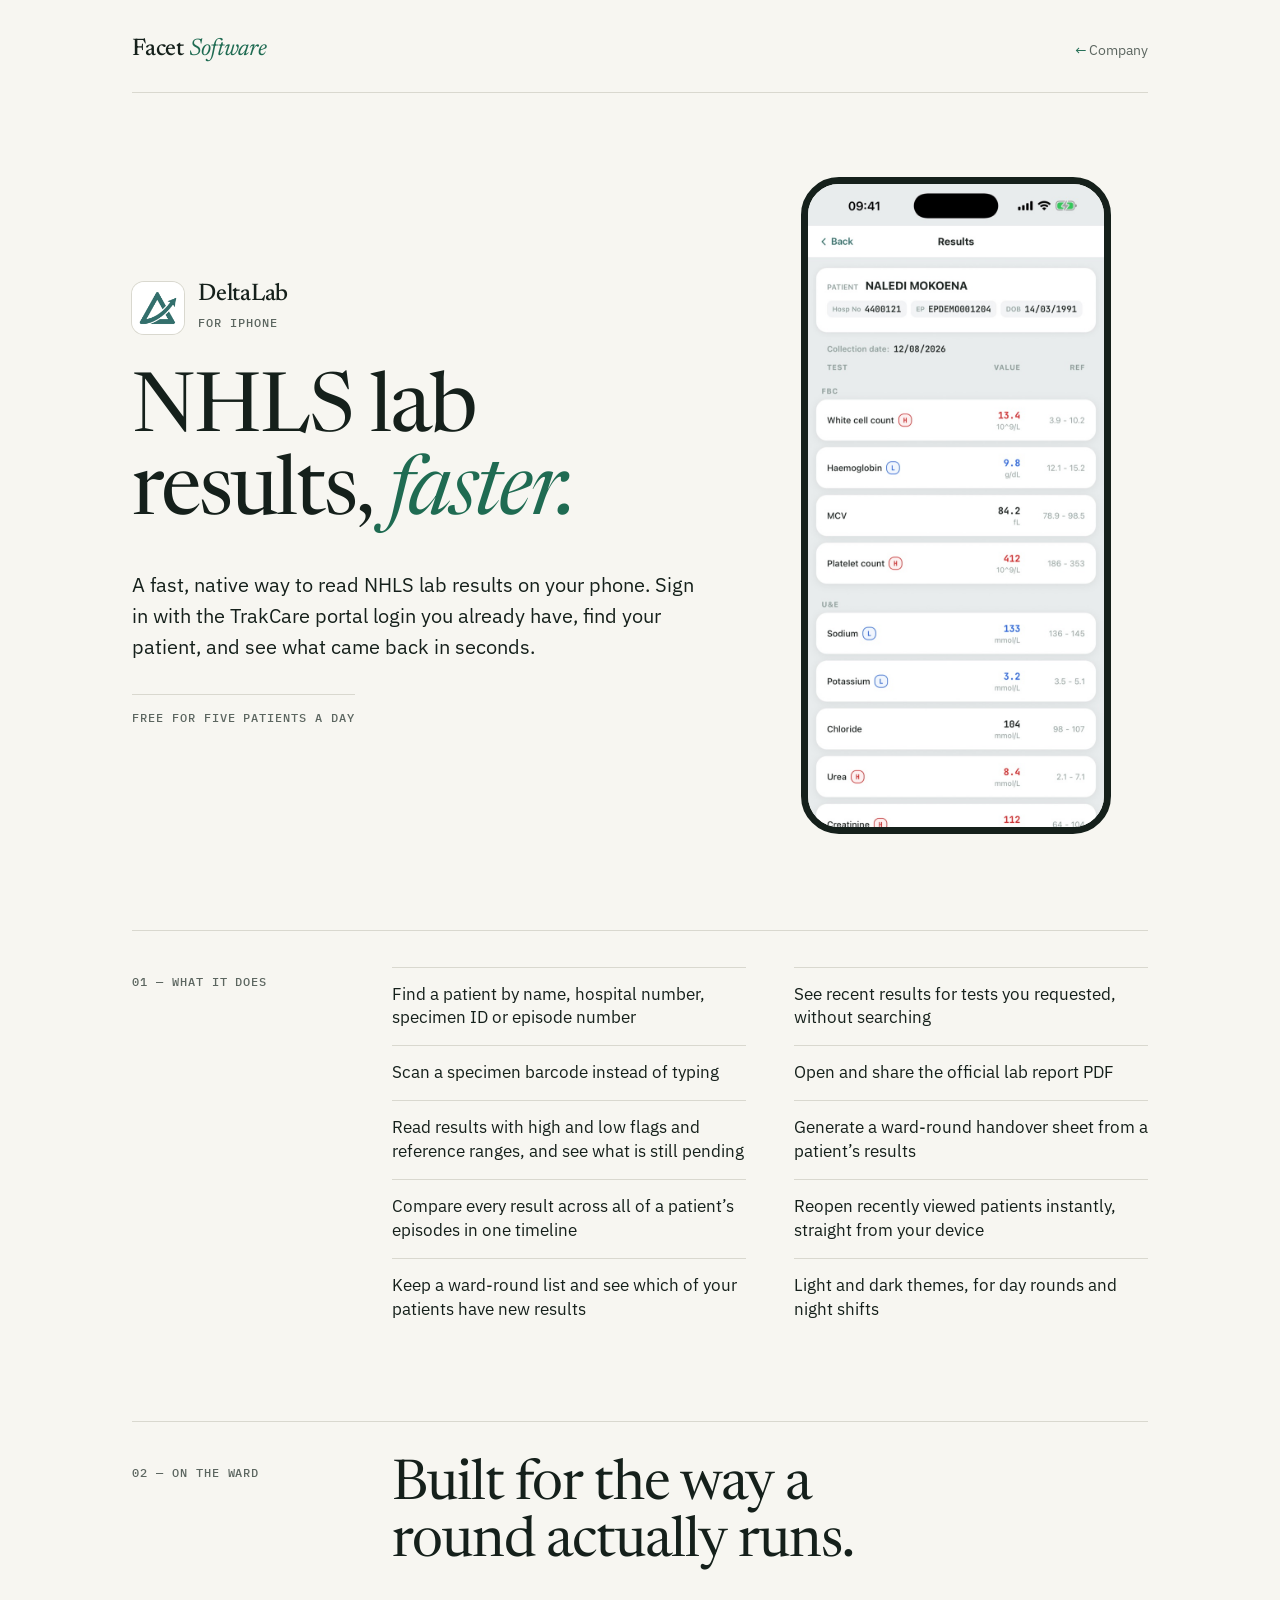
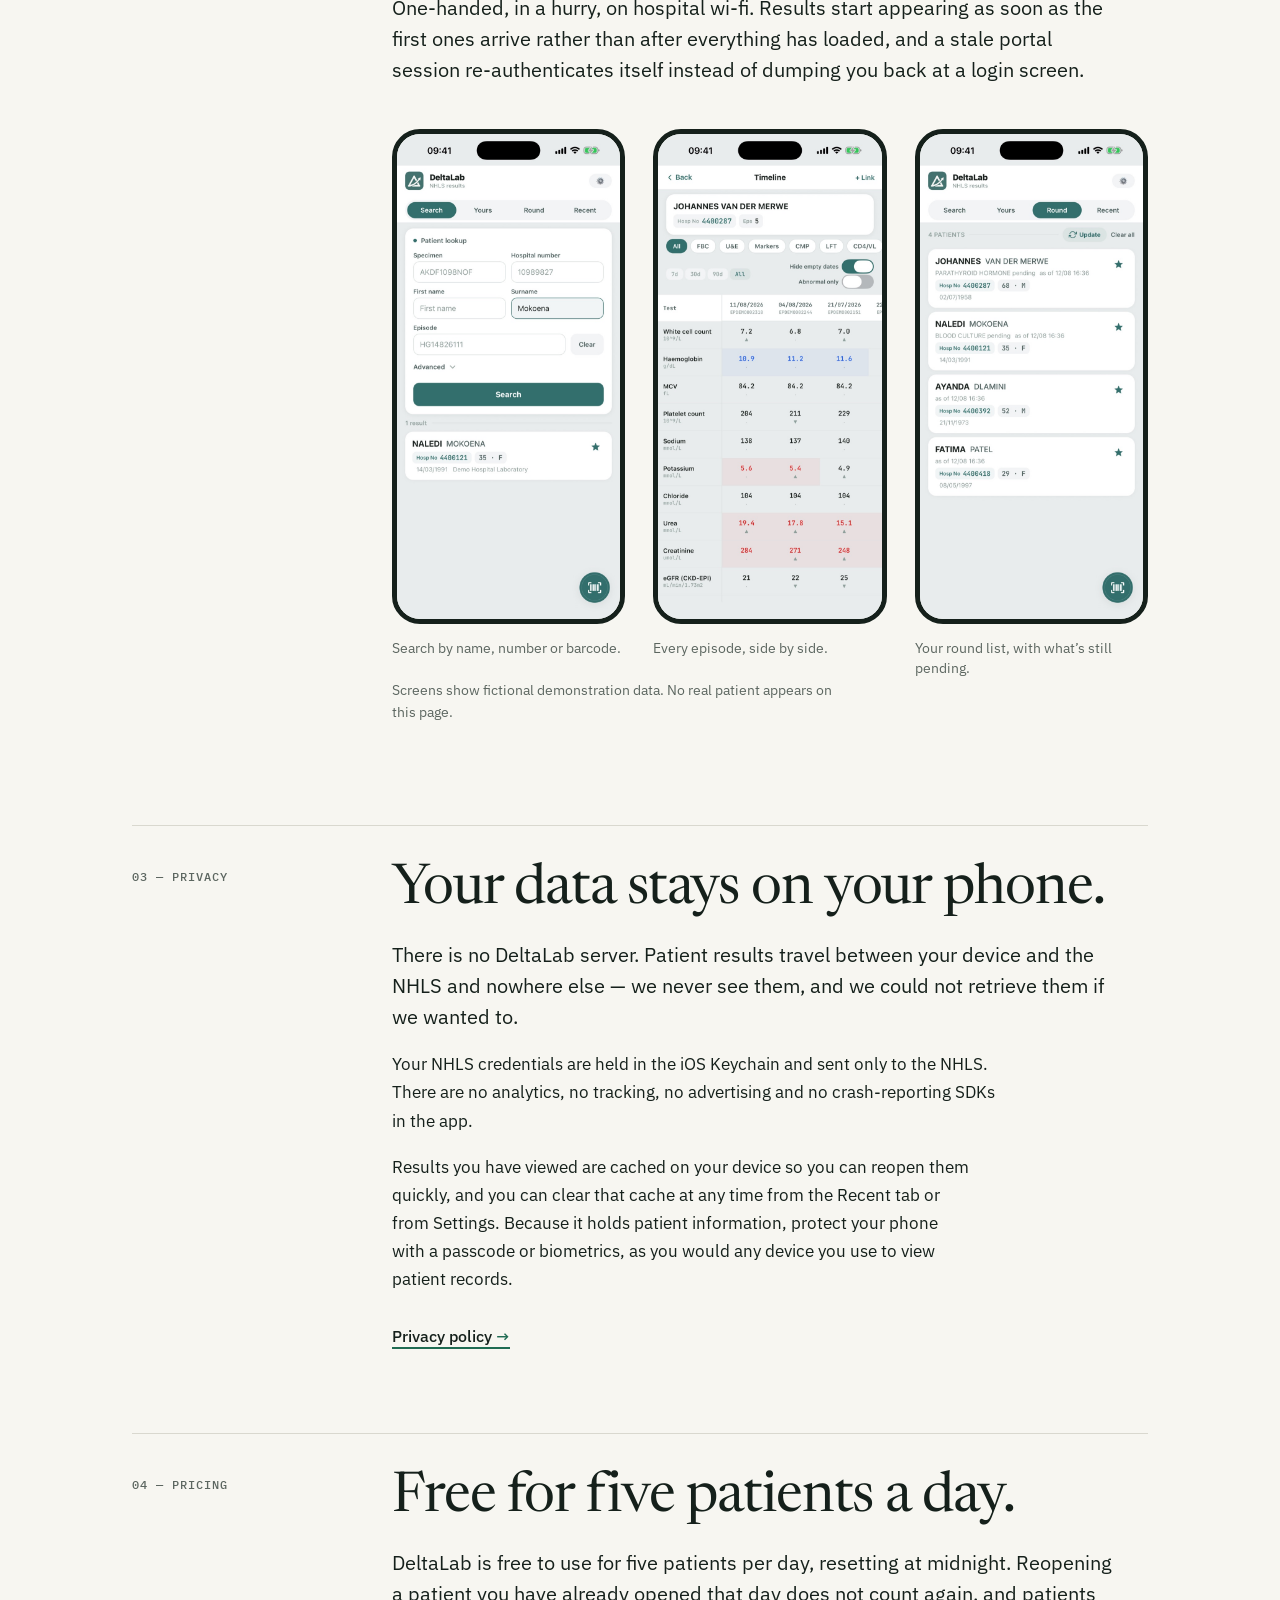
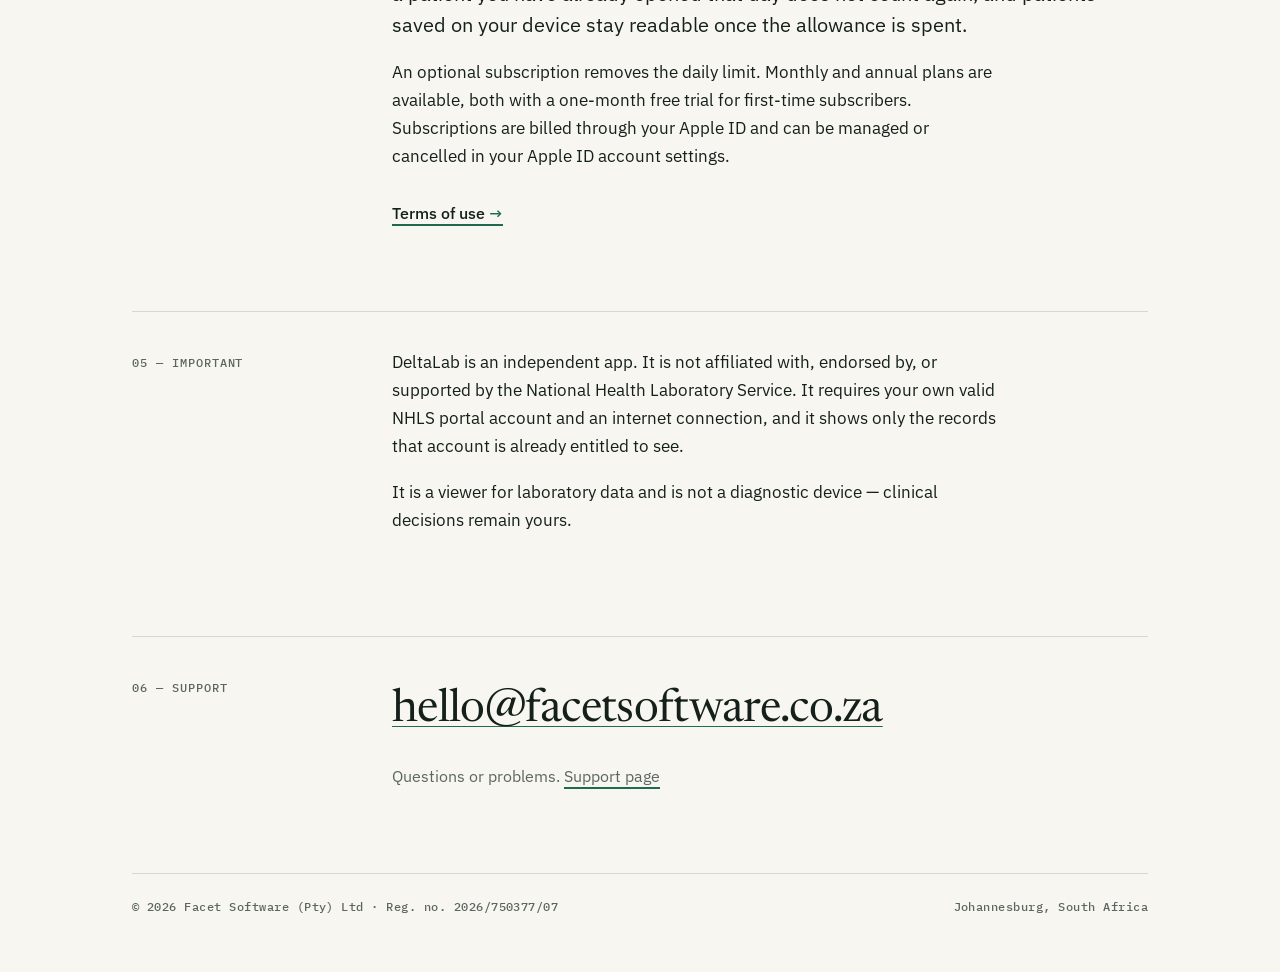
==== deltalab/index.html @ 785b4cd6 "site: editorial redesign, separate DeltaLab product page Company page moves to a serif/hairline edit" ====
<!doctype html>
<html lang="en">
<head>
  <meta charset="utf-8">
  <meta name="viewport" content="width=device-width, initial-scale=1">
  <title>DeltaLab — Facet Software</title>
  <meta name="description" content="DeltaLab is a fast, native way for clinicians to read NHLS lab results on iPhone, using the portal login they already have. Made by Facet Software.">
  <link rel="canonical" href="https://facetsoftware.co.za/deltalab/">
  <meta property="og:title" content="DeltaLab — NHLS lab results, faster">
  <meta property="og:description" content="Search, open and compare NHLS lab results in seconds, on your phone, using your own portal login.">
  <meta property="og:url" content="https://facetsoftware.co.za/deltalab/">
  <meta property="og:type" content="website">
  <meta name="theme-color" content="#F7F6F1" media="(prefers-color-scheme: light)">
  <meta name="theme-color" content="#101512" media="(prefers-color-scheme: dark)">
  <link rel="icon" href="data:image/svg+xml,%3Csvg xmlns='http://www.w3.org/2000/svg' viewBox='0 0 32 32'%3E%3Crect width='32' height='32' rx='7' fill='%231F6B52'/%3E%3Ctext x='16' y='24' text-anchor='middle' font-family='Georgia,serif' font-style='italic' font-size='24' fill='%23F7F6F1'%3Ef%3C/text%3E%3C/svg%3E">
  <link rel="preconnect" href="https://fonts.googleapis.com">
  <link rel="preconnect" href="https://fonts.gstatic.com" crossorigin>
  <link href="https://fonts.googleapis.com/css2?family=Newsreader:ital,opsz,wght@0,6..72,300..600;1,6..72,300..600&family=IBM+Plex+Sans:wght@400;500;600&family=IBM+Plex+Mono:wght@400;500&display=swap" rel="stylesheet">
  <link rel="stylesheet" href="/site.css">
</head>
<body>
  <div class="page">
    <header>
      <a class="wordmark" href="/">Facet <i>Software</i></a>
      <nav class="keep" aria-label="Site">
        <a class="back" href="/">Company</a>
      </nav>
    </header>

    <main>
      <div class="product-hero">
        <div>
          <div class="appline">
            <img src="/img/deltalab-icon.png" width="52" height="52" alt="">
            <div><strong>DeltaLab</strong><span class="mono">For iPhone</span></div>
          </div>
          <h1>NHLS lab results, <em>faster.</em></h1>
          <p class="lede">A fast, native way to read NHLS lab results on your phone. Sign in with the TrakCare portal login you already have, find your patient, and see what came back in seconds.</p>
          <span class="mono status">Free for five patients a day</span>
        </div>
        <figure class="device">
          <img src="/img/deltalab-results.jpg" width="720" height="1564" alt="DeltaLab results screen: a full blood count and U&amp;E with high and low values flagged in red and blue beside their reference ranges.">
        </figure>
      </div>

      <section class="row" aria-labelledby="does-h">
        <div class="mono" id="does-h">01 — What it does</div>
        <div>
          <ul class="features">
            <li>Find a patient by name, hospital number, specimen ID or episode number</li>
            <li>Scan a specimen barcode instead of typing</li>
            <li>Read results with high and low flags and reference ranges, and see what is still pending</li>
            <li>Compare every result across all of a patient’s episodes in one timeline</li>
            <li>Keep a ward-round list and see which of your patients have new results</li>
            <li>See recent results for tests you requested, without searching</li>
            <li>Open and share the official lab report PDF</li>
            <li>Generate a ward-round handover sheet from a patient’s results</li>
            <li>Reopen recently viewed patients instantly, straight from your device</li>
            <li>Light and dark themes, for day rounds and night shifts</li>
          </ul>
        </div>
      </section>

      <section class="row" aria-labelledby="ward-h">
        <div class="mono">02 — On the ward</div>
        <div class="prose">
          <h2 id="ward-h">Built for the way a round actually runs.</h2>
          <p class="big">One-handed, in a hurry, on hospital wi-fi. Results start appearing as soon as the first ones arrive rather than after everything has loaded, and a stale portal session re-authenticates itself instead of dumping you back at a login screen.</p>
          <div class="shots">
            <figure class="device">
              <img src="/img/deltalab-search.jpg" width="720" height="1564" loading="lazy" alt="DeltaLab search screen with fields for specimen, hospital number, name and episode, and one matching patient.">
              <figcaption>Search by name, number or barcode.</figcaption>
            </figure>
            <figure class="device">
              <img src="/img/deltalab-timeline.jpg" width="720" height="1564" loading="lazy" alt="DeltaLab timeline: a table of tests against collection dates, with abnormal values highlighted across episodes.">
              <figcaption>Every episode, side by side.</figcaption>
            </figure>
            <figure class="device">
              <img src="/img/deltalab-round.jpg" width="720" height="1564" loading="lazy" alt="DeltaLab round list: four patients, two showing tests still pending.">
              <figcaption>Your round list, with what’s still pending.</figcaption>
            </figure>
          </div>
          <p class="fine">Screens show fictional demonstration data. No real patient appears on this page.</p>
        </div>
      </section>

      <section class="row" aria-labelledby="privacy-h">
        <div class="mono">03 — Privacy</div>
        <div class="prose">
          <h2 id="privacy-h">Your data stays on your phone.</h2>
          <p class="big">There is no DeltaLab server. Patient results travel between your device and the NHLS and nowhere else — we never see them, and we could not retrieve them if we wanted to.</p>
          <p>Your NHLS credentials are held in the iOS Keychain and sent only to the NHLS. There are no analytics, no tracking, no advertising and no crash-reporting SDKs in the app.</p>
          <p>Results you have viewed are cached on your device so you can reopen them quickly, and you can clear that cache at any time from the Recent tab or from Settings. Because it holds patient information, protect your phone with a passcode or biometrics, as you would any device you use to view patient records.</p>
          <div class="textlinks">
            <a class="arrow" href="https://joshcullinan.github.io/deltalabs-privacy/">Privacy policy</a>
          </div>
        </div>
      </section>

      <section class="row" aria-labelledby="price-h">
        <div class="mono">04 — Pricing</div>
        <div class="prose">
          <h2 id="price-h">Free for five patients a day.</h2>
          <p class="big">DeltaLab is free to use for five patients per day, resetting at midnight. Reopening a patient you have already opened that day does not count again, and patients saved on your device stay readable once the allowance is spent.</p>
          <p>An optional subscription removes the daily limit. Monthly and annual plans are available, both with a one-month free trial for first-time subscribers. Subscriptions are billed through your Apple ID and can be managed or cancelled in your Apple ID account settings.</p>
          <div class="textlinks">
            <a class="arrow" href="https://www.apple.com/legal/internet-services/itunes/dev/stdeula/">Terms of use</a>
          </div>
        </div>
      </section>

      <section class="row" aria-labelledby="important-h">
        <div class="mono" id="important-h">05 — Important</div>
        <div class="prose">
          <p>DeltaLab is an independent app. It is not affiliated with, endorsed by, or supported by the National Health Laboratory Service. It requires your own valid NHLS portal account and an internet connection, and it shows only the records that account is already entitled to see.</p>
          <p>It is a viewer for laboratory data and is not a diagnostic device — clinical decisions remain yours.</p>
        </div>
      </section>

      <section class="row contact" aria-labelledby="support-h">
        <div class="mono" id="support-h">06 — Support</div>
        <div>
          <a class="email" href="mailto:hello@facetsoftware.co.za">hello@facetsoftware.co.za</a>
          <p>Questions or problems. <a href="https://joshcullinan.github.io/deltalabs-privacy/support/">Support page</a></p>
        </div>
      </section>
    </main>

    <footer>
      <span class="mono">© 2026 Facet Software (Pty) Ltd · Reg. no. 2026/750377/07</span>
      <span class="mono">Johannesburg, South Africa</span>
    </footer>
  </div>
</body>
</html>
---- site.css ----
/* Facet Software — shared stylesheet for the company page and product pages. */

:root {
  --paper: #F7F6F1;
  --ink: #15201B;
  --muted: #5C6660;
  --rule: #D9D8CF;
  --accent: #1F6B52;
  --serif: "Newsreader", Georgia, "Times New Roman", serif;
  --sans: "IBM Plex Sans", -apple-system, BlinkMacSystemFont, "Segoe UI", sans-serif;
  --mono: "IBM Plex Mono", ui-monospace, SFMono-Regular, Menlo, monospace;
}
@media (prefers-color-scheme: dark) {
  :root {
    --paper: #101512;
    --ink: #ECEAE2;
    --muted: #9BA39D;
    --rule: #2A322D;
    --accent: #7FD1B0;
  }
}

* { box-sizing: border-box; }
html { -webkit-text-size-adjust: 100%; scroll-behavior: smooth; }
@media (prefers-reduced-motion: reduce) { html { scroll-behavior: auto; } }
body {
  margin: 0;
  background: var(--paper);
  color: var(--ink);
  font: 17px/1.65 var(--sans);
  -webkit-font-smoothing: antialiased;
}
.page { max-width: 1080px; margin: 0 auto; padding: 0 32px; }
.mono { font: 500 12px/1.5 var(--mono); letter-spacing: .08em; text-transform: uppercase; color: var(--muted); }
a { color: inherit; text-decoration-color: var(--accent); text-decoration-thickness: 1.5px; text-underline-offset: 5px; }
a:hover { color: var(--accent); }
a:focus-visible { outline: 2px solid var(--accent); outline-offset: 4px; }
.arrow::after { content: " →"; color: var(--accent); }
.back::before { content: "← "; color: var(--accent); }

/* Header */
header { display: flex; justify-content: space-between; align-items: baseline; padding: 30px 0 22px; border-bottom: 1px solid var(--rule); }
.wordmark { font-family: var(--serif); font-size: 24px; font-weight: 500; letter-spacing: -.01em; text-decoration: none; }
.wordmark:hover { color: inherit; }
.wordmark i { color: var(--accent); font-weight: 400; }
nav { display: flex; gap: 28px; font-size: 14px; }
nav a { text-decoration: none; color: var(--muted); }

/* Hero */
.hero { padding: 132px 0 104px; }
h1 {
  margin: 0;
  font-family: var(--serif);
  font-weight: 400;
  font-size: clamp(44px, 7.4vw, 94px);
  line-height: 1.01;
  letter-spacing: -.025em;
  max-width: 11.5em;
  text-wrap: balance;
}
h1 em { font-style: italic; color: var(--accent); }
.hero-foot { display: grid; grid-template-columns: 220px 1fr; gap: 40px; margin-top: 64px; align-items: start; }
.lede { margin: 0; font-size: 20px; line-height: 1.55; max-width: 34em; text-wrap: pretty; }

/* Label | content rows */
.row { display: grid; grid-template-columns: 220px 1fr; gap: 40px; border-top: 1px solid var(--rule); padding: 36px 0 84px; }
.row > .mono { padding-top: 6px; }
h2 { margin: 0 0 20px; font-family: var(--serif); font-weight: 400; font-size: clamp(36px, 4.6vw, 56px); line-height: 1.02; letter-spacing: -.02em; text-wrap: balance; }
h2 sup { font: 500 11px/1 var(--mono); letter-spacing: .08em; text-transform: uppercase; color: var(--accent); vertical-align: top; margin-left: 10px; position: relative; top: 10px; }
.prose p { margin: 0 0 18px; max-width: 36em; text-wrap: pretty; }
.prose p.big { font-size: 20px; line-height: 1.55; }
.prose p.small { font-size: 15px; color: var(--muted); }
.textlinks { display: flex; flex-wrap: wrap; gap: 12px 32px; margin-top: 30px; font-weight: 500; font-size: 16px; }

/* Numbered principles */
ol.principles { list-style: none; margin: 0; padding: 0; }
ol.principles li { display: grid; grid-template-columns: 56px minmax(0, 1fr) minmax(0, 1.15fr); gap: 24px; padding: 26px 0; border-top: 1px solid var(--rule); align-items: baseline; }
ol.principles li:first-child { border-top: 0; padding-top: 0; }
ol.principles .n { font-family: var(--serif); font-style: italic; font-size: 26px; color: var(--accent); }
ol.principles strong { font-family: var(--serif); font-weight: 400; font-size: 27px; line-height: 1.15; letter-spacing: -.01em; }
ol.principles .d { color: var(--muted); font-size: 16px; }

/* Company particulars */
dl.facts { margin: 0; max-width: 640px; }
dl.facts div { display: grid; grid-template-columns: 200px 1fr; gap: 24px; padding: 14px 0; border-top: 1px solid var(--rule); }
dl.facts div:first-child { border-top: 0; padding-top: 4px; }
dl.facts dt { color: var(--muted); font-size: 15px; }
dl.facts dd { margin: 0; }
dl.facts dd.num { font-family: var(--mono); font-size: 15.5px; }

.email { font-family: var(--serif); font-size: clamp(28px, 4.2vw, 46px); letter-spacing: -.015em; text-decoration-thickness: 1px; overflow-wrap: anywhere; }
.contact p { margin: 14px 0 0; color: var(--muted); font-size: 16px; }

footer { border-top: 1px solid var(--rule); padding: 24px 0 56px; display: flex; justify-content: space-between; gap: 12px 24px; flex-wrap: wrap; }
footer .mono { letter-spacing: .04em; text-transform: none; }

/* ── Product page ─────────────────────────────────────────── */
.product-hero { display: grid; grid-template-columns: minmax(0, 1.2fr) minmax(0, .8fr); gap: 56px; align-items: center; padding: 84px 0 96px; }
.product-hero h1 { font-size: clamp(44px, 6.4vw, 84px); }
.appline { display: flex; align-items: center; gap: 14px; margin-bottom: 36px; }
.appline img { width: 52px; height: 52px; border-radius: 12px; display: block; box-shadow: 0 0 0 1px var(--rule); }
.appline strong { display: block; font-family: var(--serif); font-weight: 500; font-size: 24px; line-height: 1.1; letter-spacing: -.01em; }
.product-hero .lede { margin-top: 32px; }
.status { display: inline-block; margin-top: 32px; padding-top: 14px; border-top: 1px solid var(--rule); }

.device { margin: 0; justify-self: center; width: min(100%, 310px); }
.device img { display: block; width: 100%; height: auto; border-radius: 38px; border: 7px solid var(--ink); background: #E8EBEA; }
@media (prefers-color-scheme: dark) { .device img { border-color: #2F3934; } }
.shots { display: grid; grid-template-columns: repeat(3, minmax(0, 1fr)); gap: 28px; margin-top: 44px; max-width: 760px; }
.shots .device { width: 100%; }
.shots .device img { border-radius: 28px; border-width: 5px; }
figcaption { margin-top: 14px; font-size: 14px; line-height: 1.45; color: var(--muted); }
.fine { margin: 22px 0 0; font-size: 13.5px; color: var(--muted); }

ul.features { list-style: none; margin: 0; padding: 0; columns: 2; column-gap: 48px; }
ul.features li { break-inside: avoid; padding: 15px 0; border-top: 1px solid var(--rule); font-size: 16.5px; line-height: 1.45; }

@media (max-width: 760px) {
  .page { padding: 0 20px; }
  nav { display: none; }
  nav.keep { display: flex; }
  .hero { padding: 72px 0 64px; }
  .hero-foot, .row { grid-template-columns: 1fr; gap: 16px; }
  .hero-foot { margin-top: 40px; }
  .row { padding: 28px 0 56px; }
  ol.principles li { grid-template-columns: 36px 1fr; }
  ol.principles .d { grid-column: 2; }
  dl.facts div { grid-template-columns: 1fr; gap: 2px; }
  .product-hero { grid-template-columns: 1fr; gap: 48px; padding: 56px 0 64px; }
  .device { width: min(78%, 300px); }
  .shots { grid-template-columns: repeat(3, 72%); overflow-x: auto; gap: 16px; margin-right: -20px; padding-right: 20px; scroll-snap-type: x mandatory; }
  .shots .device { scroll-snap-align: start; }
  ul.features { columns: 1; }
}
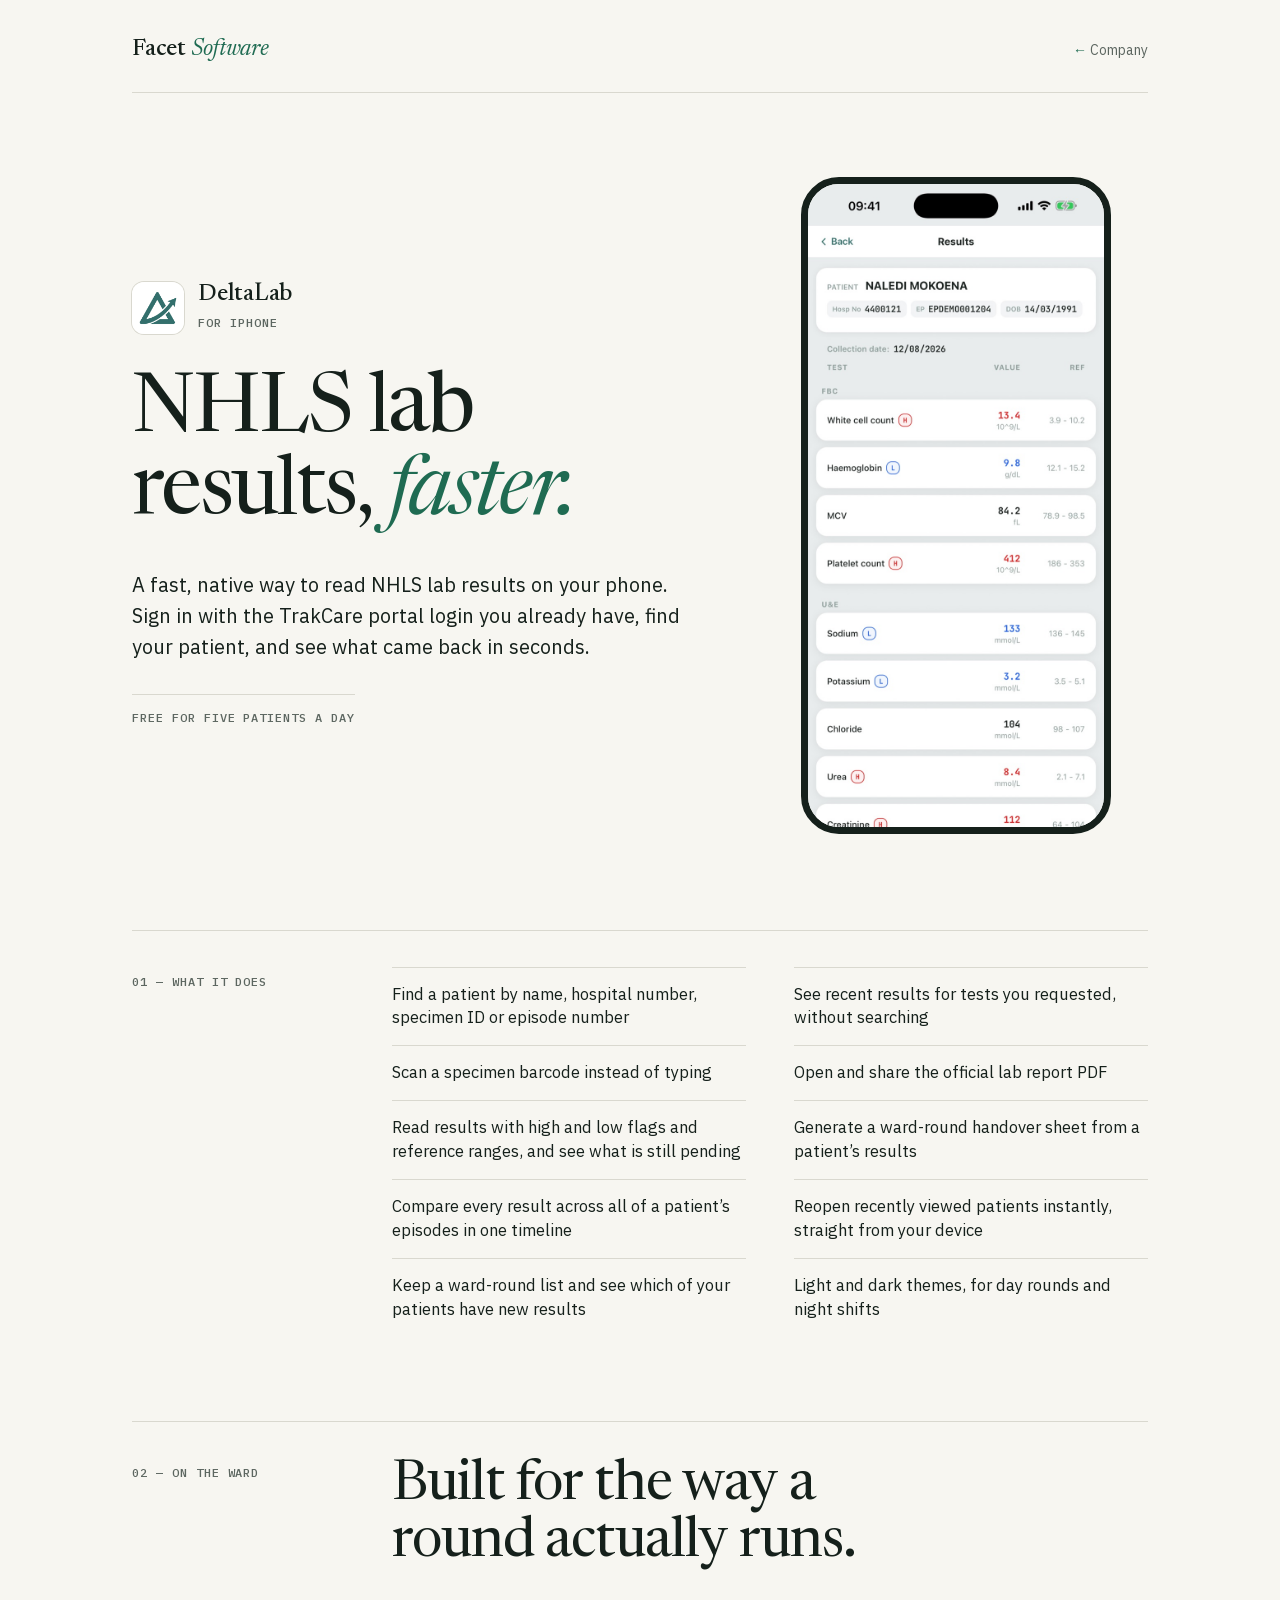
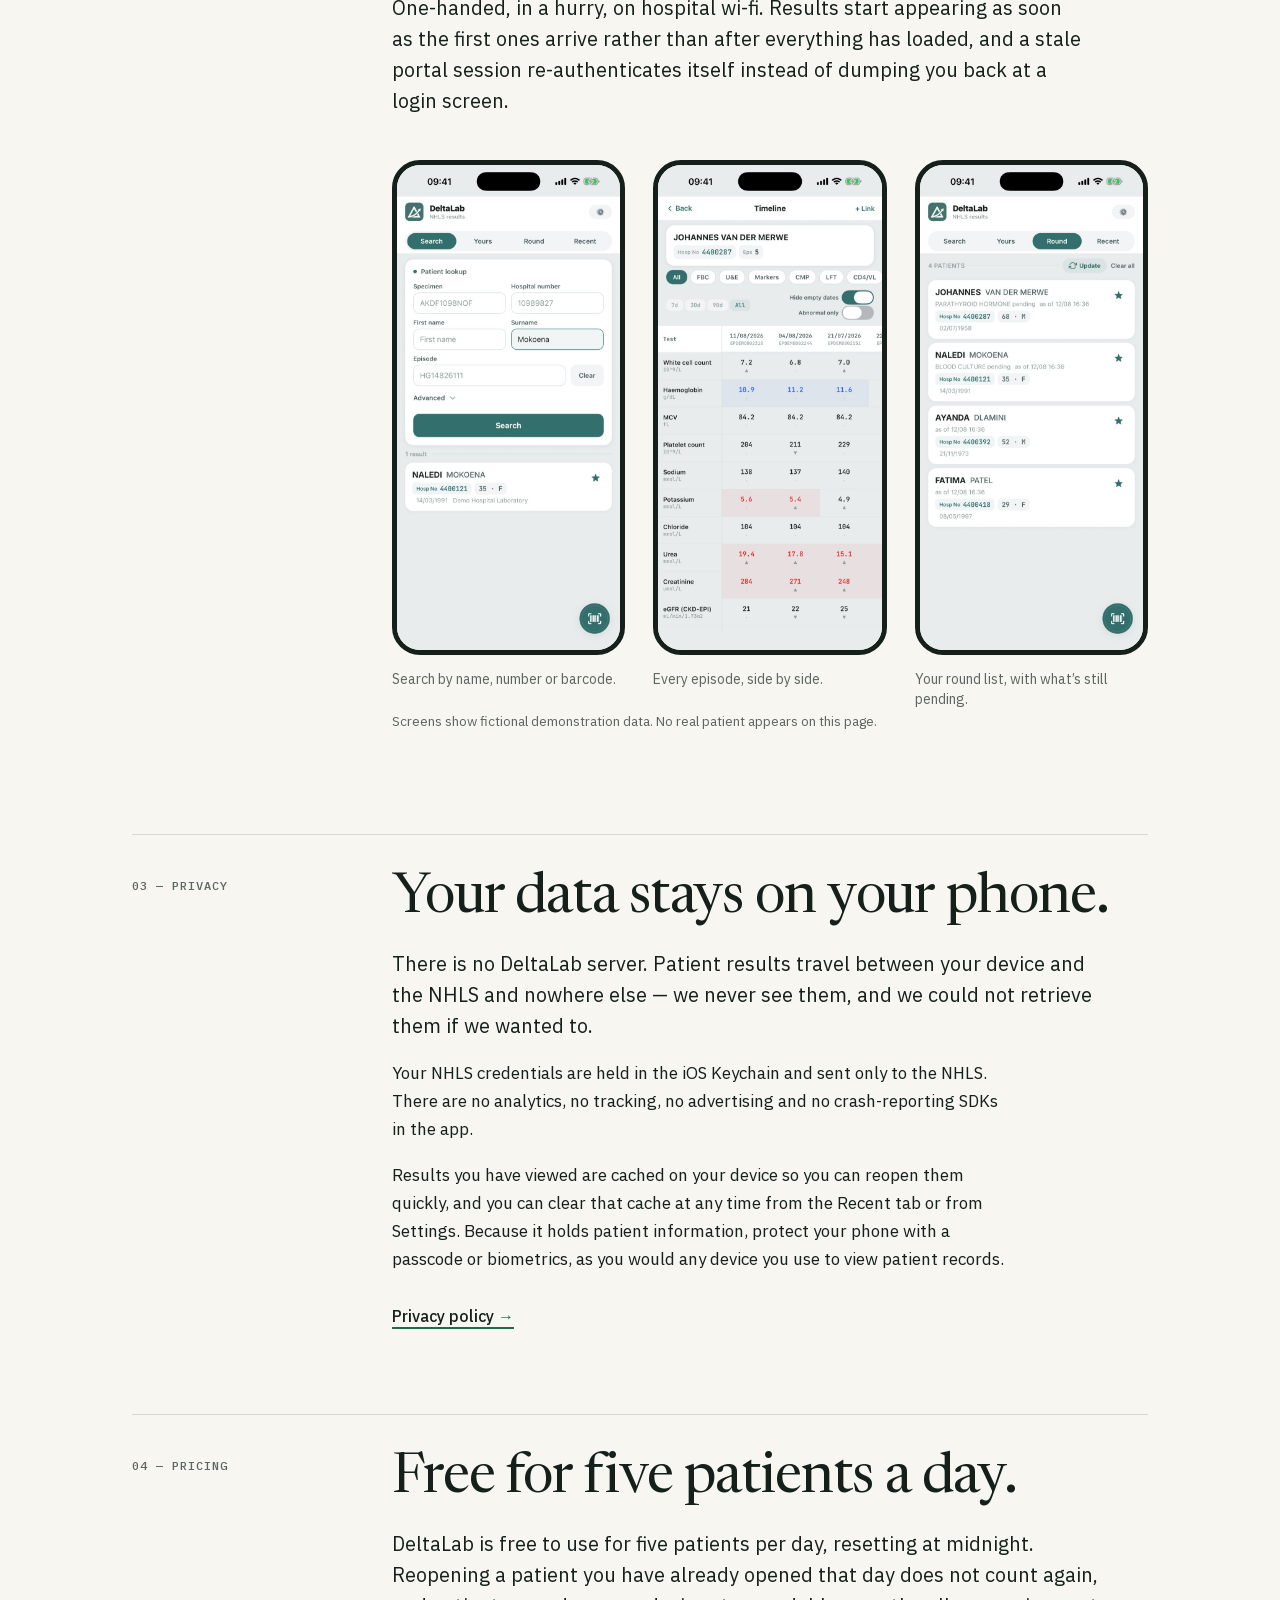
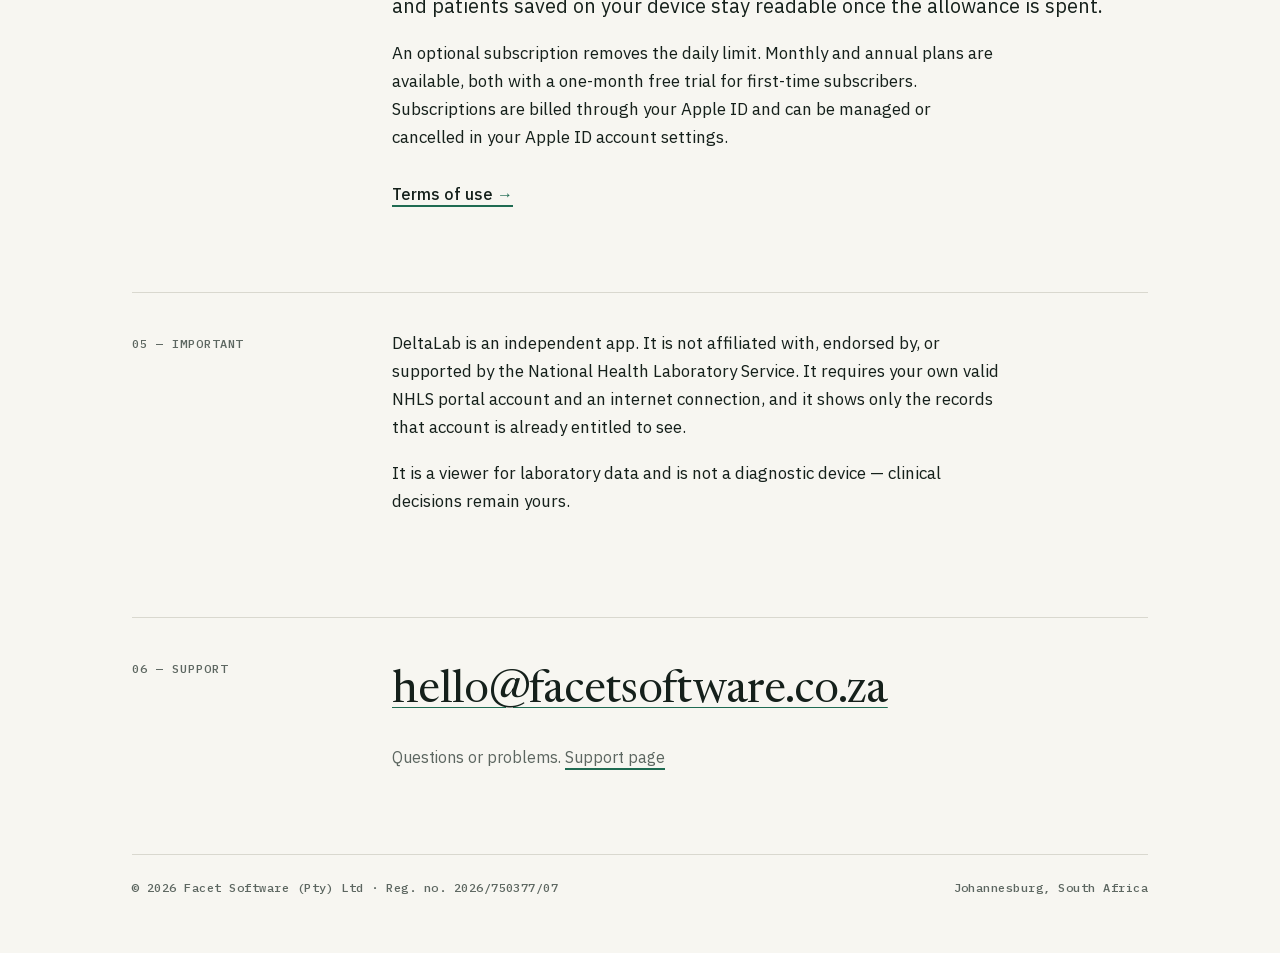
==== commit 4db5061a: "site: self-host fonts; move DeltaLab privacy and support pages here Fonts (Newsreader, IBM Plex Sans" ====
--- a/deltalab/index.html
+++ b/deltalab/index.html
@@ -13,9 +13,8 @@
   <meta name="theme-color" content="#F7F6F1" media="(prefers-color-scheme: light)">
   <meta name="theme-color" content="#101512" media="(prefers-color-scheme: dark)">
   <link rel="icon" href="data:image/svg+xml,%3Csvg xmlns='http://www.w3.org/2000/svg' viewBox='0 0 32 32'%3E%3Crect width='32' height='32' rx='7' fill='%231F6B52'/%3E%3Ctext x='16' y='24' text-anchor='middle' font-family='Georgia,serif' font-style='italic' font-size='24' fill='%23F7F6F1'%3Ef%3C/text%3E%3C/svg%3E">
-  <link rel="preconnect" href="https://fonts.googleapis.com">
-  <link rel="preconnect" href="https://fonts.gstatic.com" crossorigin>
-  <link href="https://fonts.googleapis.com/css2?family=Newsreader:ital,opsz,wght@0,6..72,300..600;1,6..72,300..600&family=IBM+Plex+Sans:wght@400;500;600&family=IBM+Plex+Mono:wght@400;500&display=swap" rel="stylesheet">
+  <link rel="preload" href="/fonts/newsreader-roman-var.woff2" as="font" type="font/woff2" crossorigin>
+  <link rel="preload" href="/fonts/plex-sans-var.woff2" as="font" type="font/woff2" crossorigin>
   <link rel="stylesheet" href="/site.css">
 </head>
 <body>
@@ -92,7 +91,7 @@
           <p>Your NHLS credentials are held in the iOS Keychain and sent only to the NHLS. There are no analytics, no tracking, no advertising and no crash-reporting SDKs in the app.</p>
           <p>Results you have viewed are cached on your device so you can reopen them quickly, and you can clear that cache at any time from the Recent tab or from Settings. Because it holds patient information, protect your phone with a passcode or biometrics, as you would any device you use to view patient records.</p>
           <div class="textlinks">
-            <a class="arrow" href="https://joshcullinan.github.io/deltalabs-privacy/">Privacy policy</a>
+            <a class="arrow" href="/deltalab/privacy/">Privacy policy</a>
           </div>
         </div>
       </section>
@@ -121,7 +120,7 @@
         <div class="mono" id="support-h">06 — Support</div>
         <div>
           <a class="email" href="mailto:hello@facetsoftware.co.za">hello@facetsoftware.co.za</a>
-          <p>Questions or problems. <a href="https://joshcullinan.github.io/deltalabs-privacy/support/">Support page</a></p>
+          <p>Questions or problems. <a href="/deltalab/support/">Support page</a></p>
         </div>
       </section>
     </main>
--- a/site.css
+++ b/site.css
@@ -1,4 +1,11 @@
 /* Facet Software — shared stylesheet for the company page and product pages. */
+
+/* Self-hosted (latin subset, SIL OFL 1.1 — licences in /fonts/). No third-party requests. */
+@font-face { font-family: "Newsreader"; font-style: normal; font-weight: 300 600; font-display: swap; src: url(/fonts/newsreader-roman-var.woff2) format("woff2"); }
+@font-face { font-family: "Newsreader"; font-style: italic; font-weight: 300 600; font-display: swap; src: url(/fonts/newsreader-italic-var.woff2) format("woff2"); }
+@font-face { font-family: "IBM Plex Sans"; font-style: normal; font-weight: 400 600; font-display: swap; src: url(/fonts/plex-sans-var.woff2) format("woff2"); }
+@font-face { font-family: "IBM Plex Mono"; font-style: normal; font-weight: 400; font-display: swap; src: url(/fonts/plex-mono-400.woff2) format("woff2"); }
+@font-face { font-family: "IBM Plex Mono"; font-style: normal; font-weight: 500; font-display: swap; src: url(/fonts/plex-mono-500.woff2) format("woff2"); }
 
 :root {
   --paper: #F7F6F1;
@@ -132,3 +139,21 @@
   .shots .device { scroll-snap-align: start; }
   ul.features { columns: 1; }
 }
+
+/* ── Long-form documents (privacy policy, support) ────────── */
+.doc { padding: 84px 0 96px; max-width: 720px; }
+.doc h1 { font-size: clamp(40px, 5.6vw, 68px); margin-top: 22px; }
+.doc-body { margin-top: 48px; }
+.doc-body p, .doc-body ul { margin: 0 0 18px; text-wrap: pretty; }
+.doc-body > p:first-child { color: var(--muted); font-size: 15px; }
+.doc-body > p:first-child strong { font-weight: 500; }
+.doc-body h2 { margin: 64px 0 18px; padding-top: 28px; border-top: 1px solid var(--rule); font-size: clamp(28px, 3.4vw, 38px); line-height: 1.1; }
+.doc-body h3 { margin: 40px 0 10px; font-family: var(--serif); font-weight: 500; font-size: 23px; line-height: 1.25; letter-spacing: -.01em; }
+.doc-body ul { padding-left: 1.15em; }
+.doc-body li { margin-bottom: 10px; padding-left: 4px; }
+.doc-body li::marker { color: var(--accent); }
+.doc-body strong { font-weight: 600; }
+.doc-body code { font-family: var(--mono); font-size: .88em; }
+.doc-body a { overflow-wrap: anywhere; }
+.doc .textlinks { margin-top: 64px; padding-top: 28px; border-top: 1px solid var(--rule); }
+@media (max-width: 760px) { .doc { padding: 48px 0 64px; } }
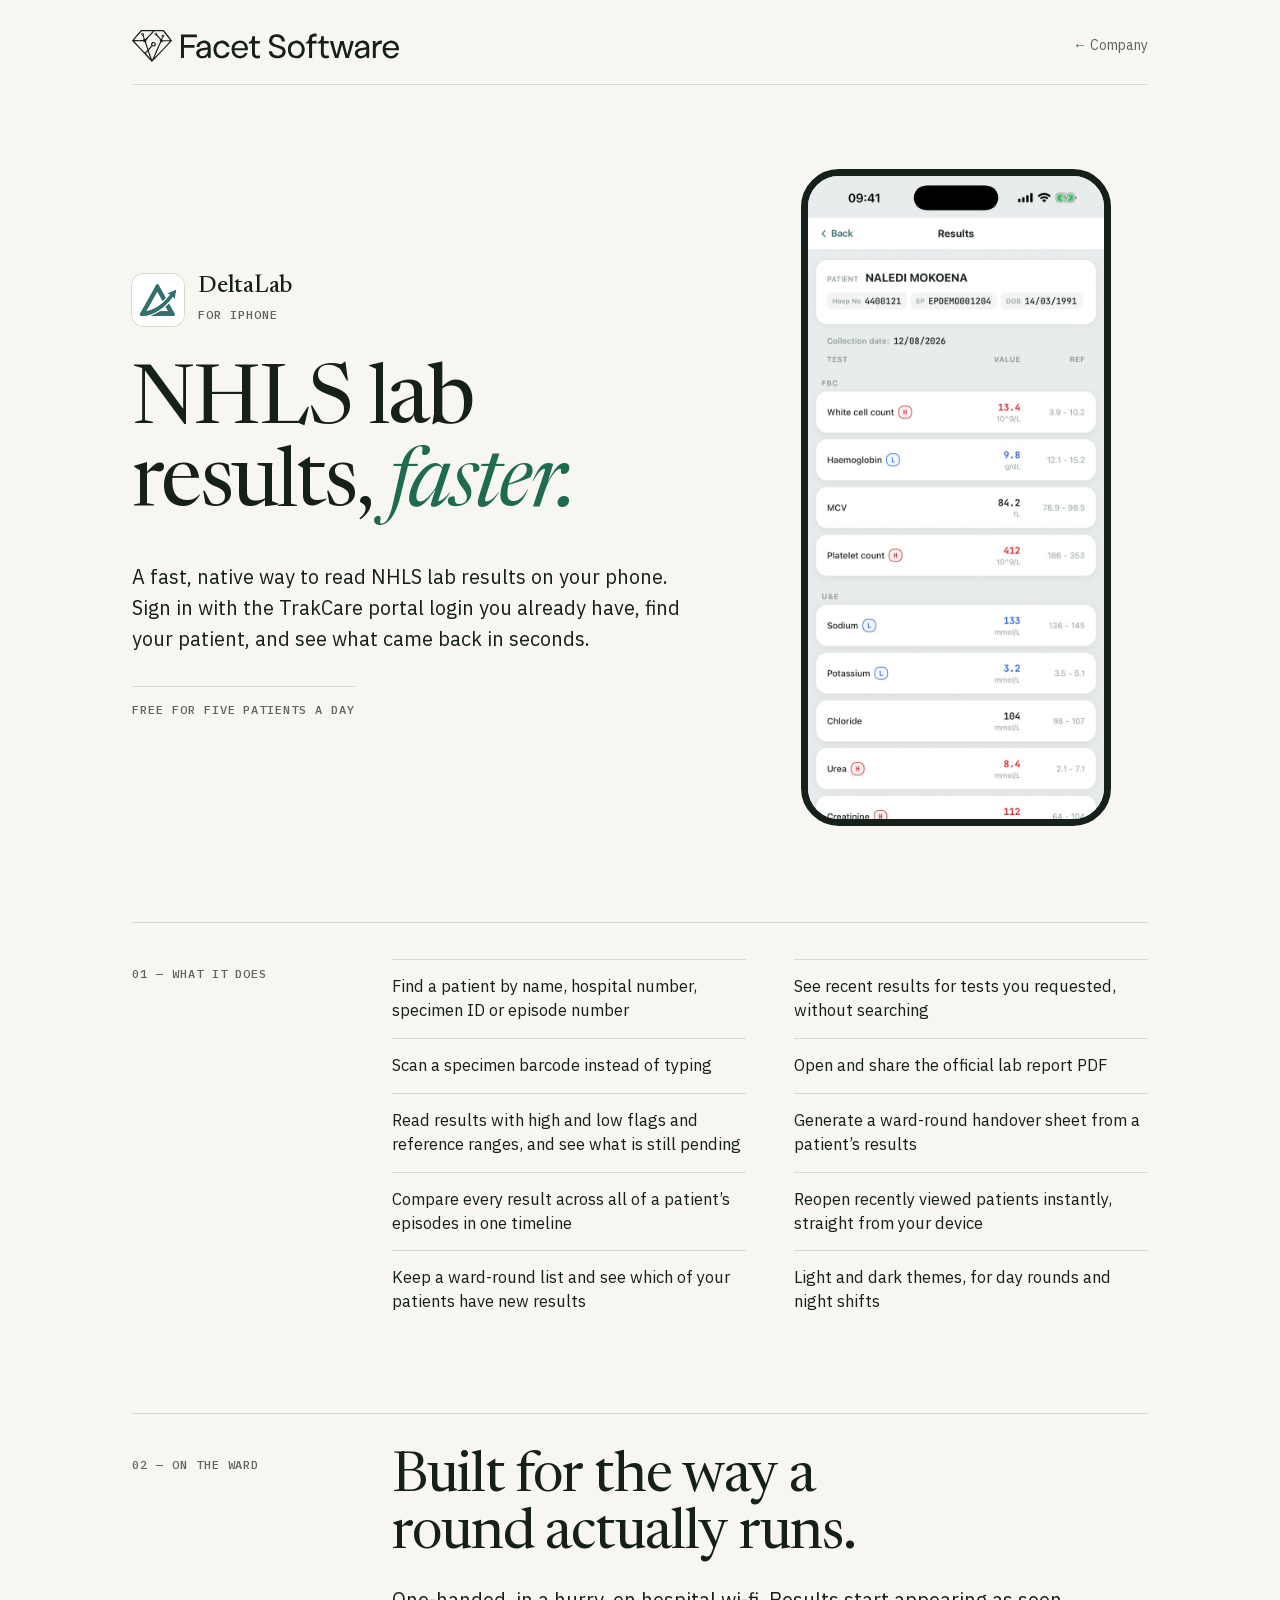
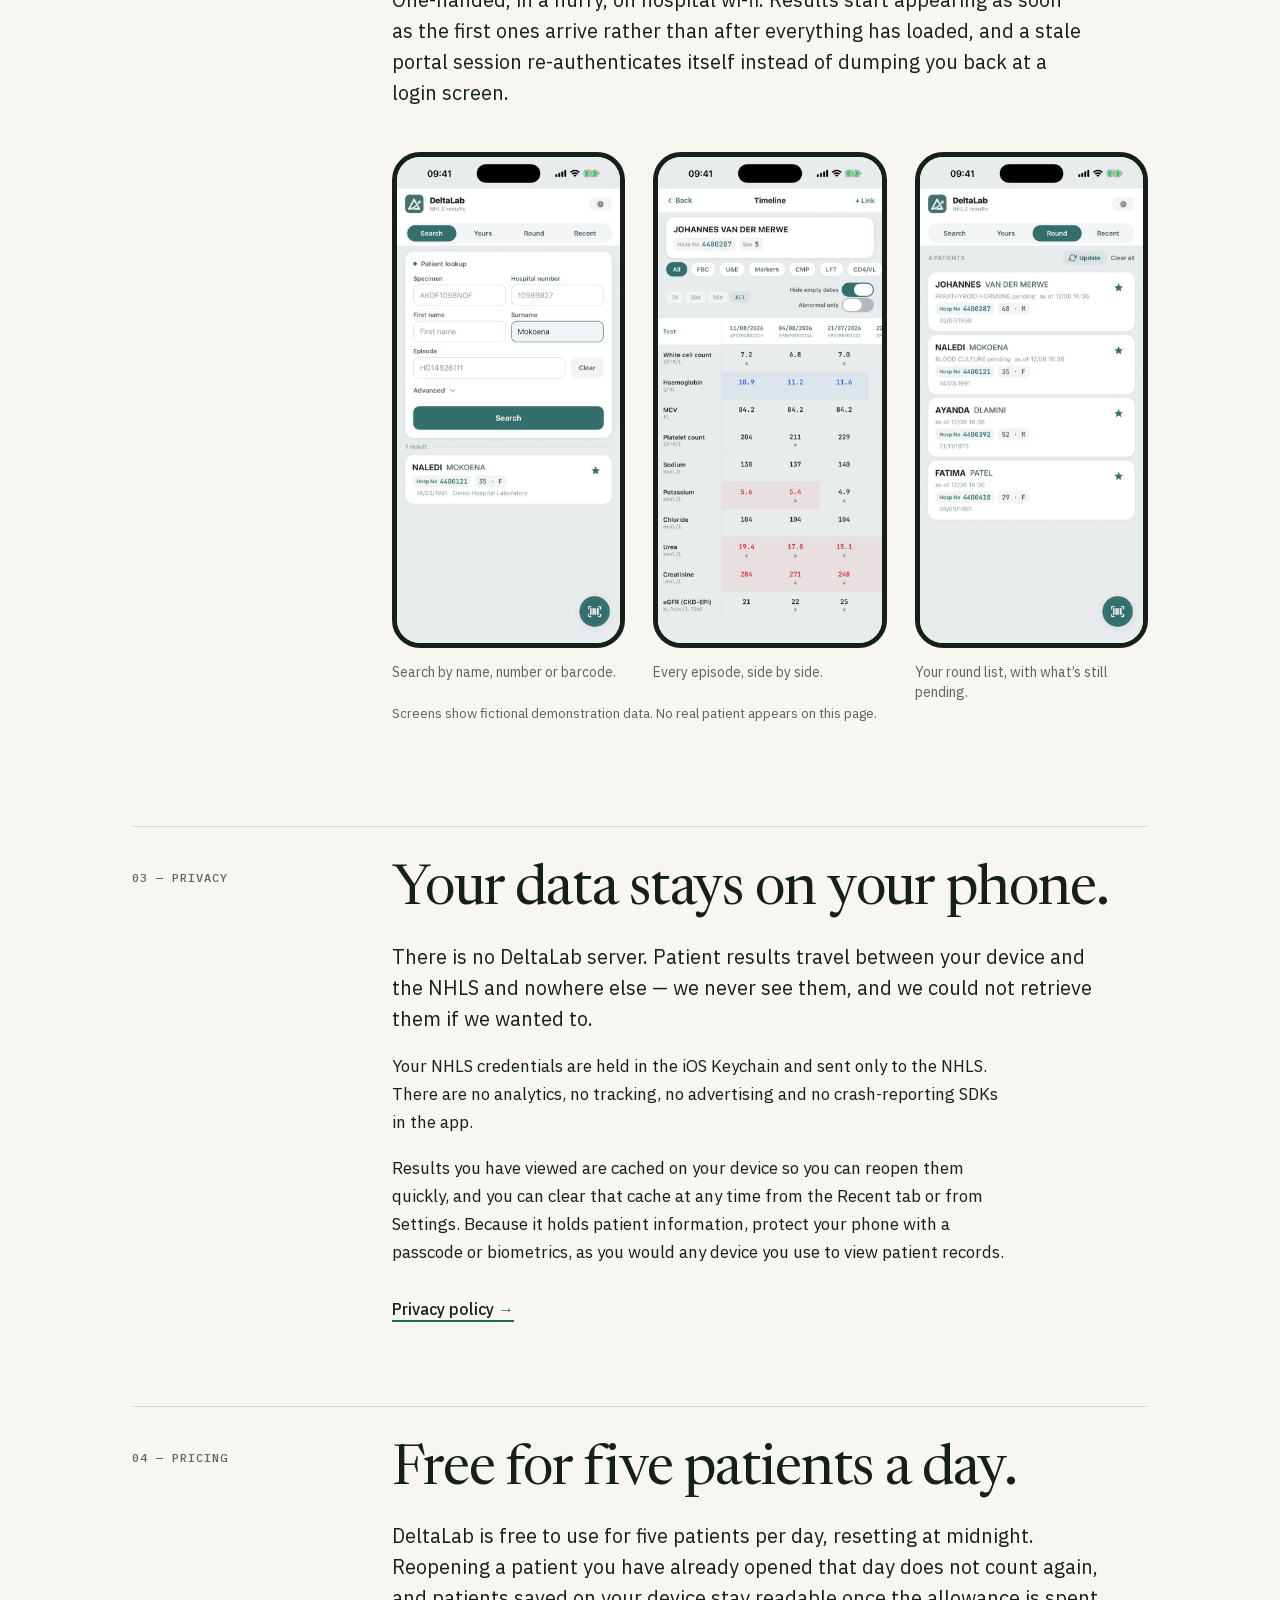
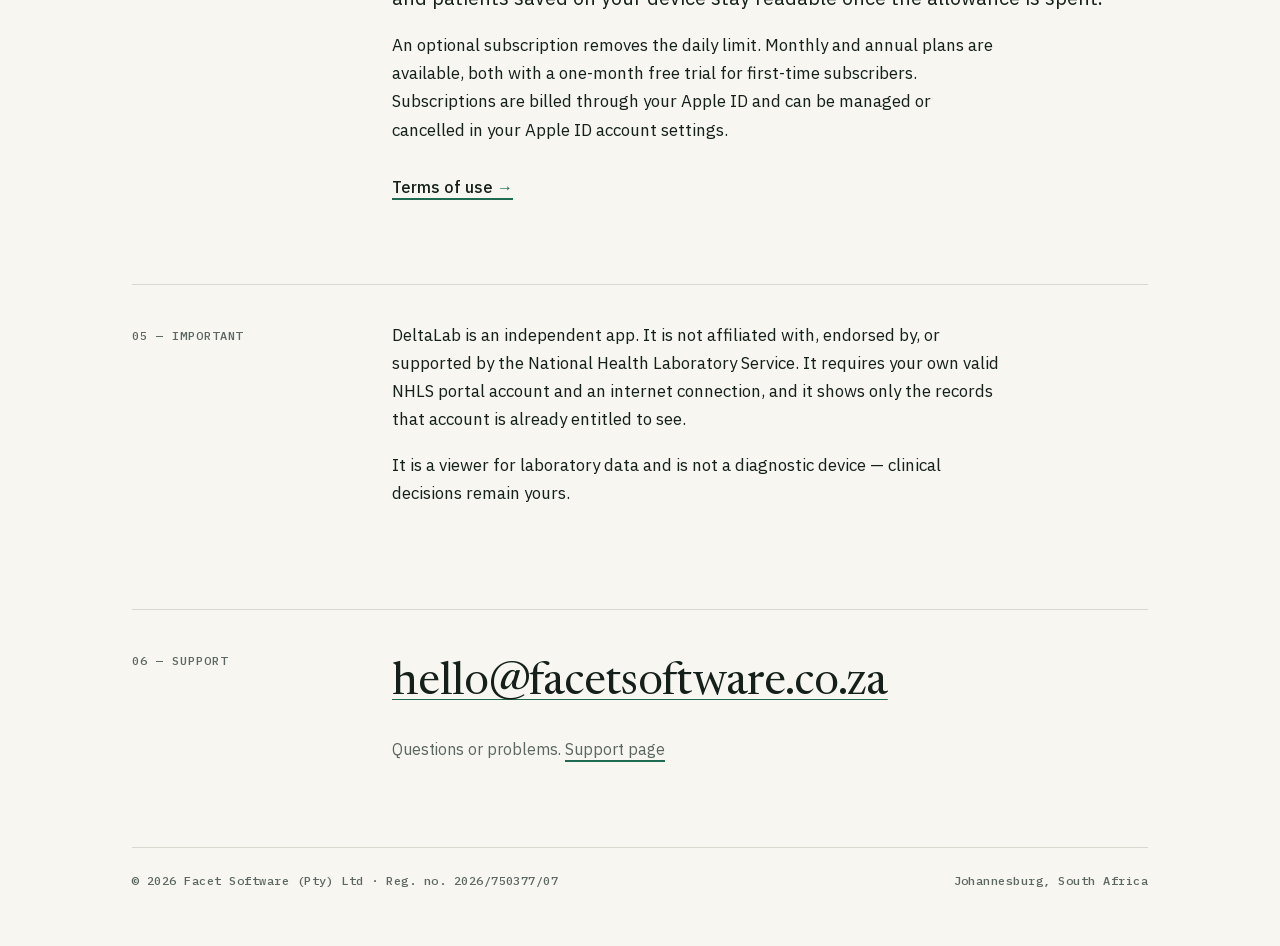
==== commit 7c75e9de: "site: use the Facet Software logo in the header and as the favicon The supplied vector is cleaned fo" ====
--- a/deltalab/index.html
+++ b/deltalab/index.html
@@ -12,7 +12,8 @@
   <meta property="og:type" content="website">
   <meta name="theme-color" content="#F7F6F1" media="(prefers-color-scheme: light)">
   <meta name="theme-color" content="#101512" media="(prefers-color-scheme: dark)">
-  <link rel="icon" href="data:image/svg+xml,%3Csvg xmlns='http://www.w3.org/2000/svg' viewBox='0 0 32 32'%3E%3Crect width='32' height='32' rx='7' fill='%231F6B52'/%3E%3Ctext x='16' y='24' text-anchor='middle' font-family='Georgia,serif' font-style='italic' font-size='24' fill='%23F7F6F1'%3Ef%3C/text%3E%3C/svg%3E">
+  <link rel="icon" href="/favicon.svg" type="image/svg+xml">
+  <link rel="apple-touch-icon" href="/apple-touch-icon.png">
   <link rel="preload" href="/fonts/newsreader-roman-var.woff2" as="font" type="font/woff2" crossorigin>
   <link rel="preload" href="/fonts/plex-sans-var.woff2" as="font" type="font/woff2" crossorigin>
   <link rel="stylesheet" href="/site.css">
@@ -20,7 +21,7 @@
 <body>
   <div class="page">
     <header>
-      <a class="wordmark" href="/">Facet <i>Software</i></a>
+      <a class="wordmark" href="/"><img src="/img/facet-logo.svg" width="267" height="32" alt="Facet Software"></a>
       <nav class="keep" aria-label="Site">
         <a class="back" href="/">Company</a>
       </nav>
--- a/site.css
+++ b/site.css
@@ -46,10 +46,9 @@
 .back::before { content: "← "; color: var(--accent); }
 
 /* Header */
-header { display: flex; justify-content: space-between; align-items: baseline; padding: 30px 0 22px; border-bottom: 1px solid var(--rule); }
-.wordmark { font-family: var(--serif); font-size: 24px; font-weight: 500; letter-spacing: -.01em; text-decoration: none; }
-.wordmark:hover { color: inherit; }
-.wordmark i { color: var(--accent); font-weight: 400; }
+header { display: flex; justify-content: space-between; align-items: center; padding: 30px 0 22px; border-bottom: 1px solid var(--rule); }
+.wordmark { display: block; line-height: 0; }
+.wordmark img { display: block; height: 32px; width: auto; }
 nav { display: flex; gap: 28px; font-size: 14px; }
 nav a { text-decoration: none; color: var(--muted); }
 
@@ -126,6 +125,7 @@
   .page { padding: 0 20px; }
   nav { display: none; }
   nav.keep { display: flex; }
+  .wordmark img { height: 27px; }
   .hero { padding: 72px 0 64px; }
   .hero-foot, .row { grid-template-columns: 1fr; gap: 16px; }
   .hero-foot { margin-top: 40px; }
